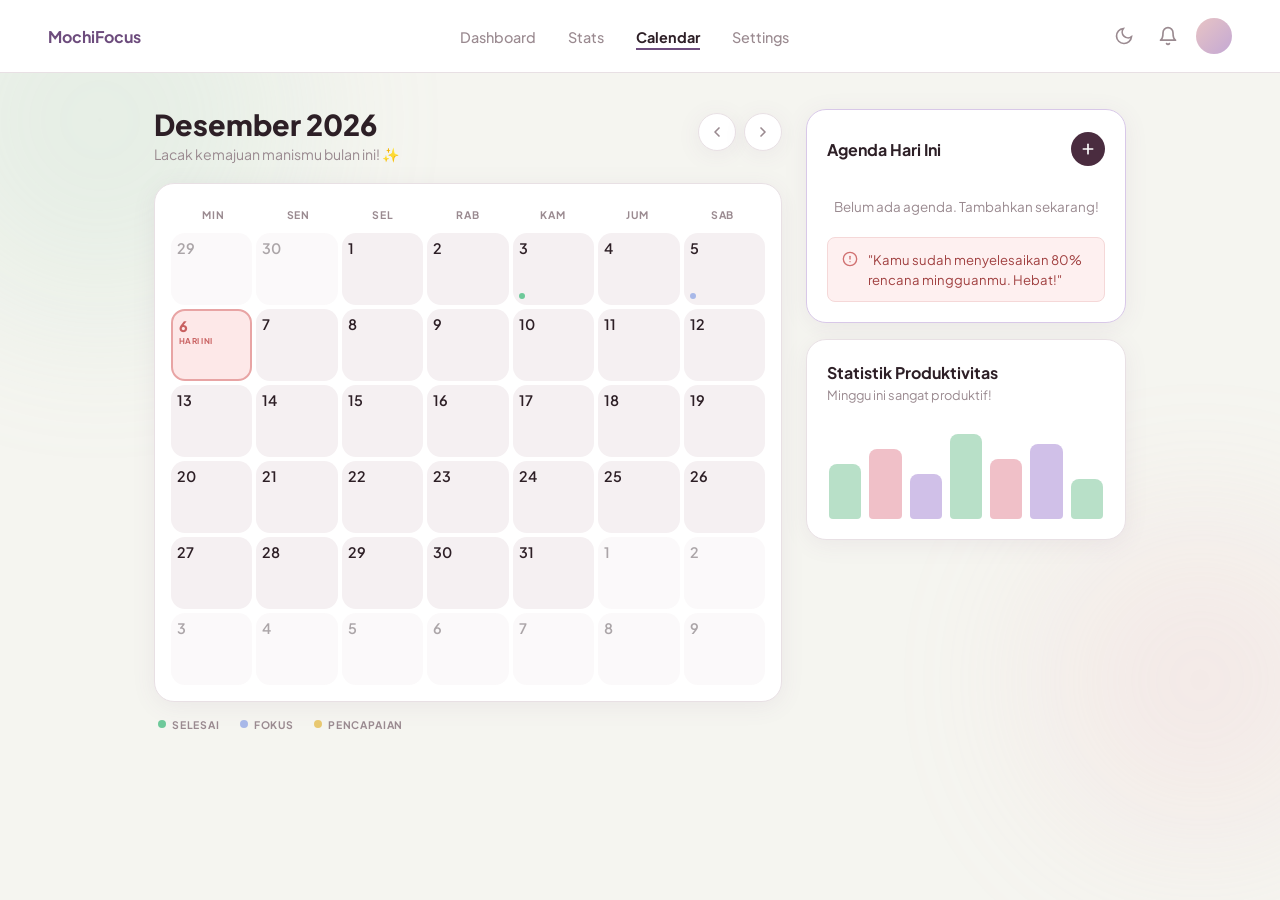
==== calendar.html @ a3278d5c "Add full MochiFocus dashboard: Dashboard, Stats, Calendar, Settings, shared theme system" ====
<!doctype html>
<html lang="id">
  <head>
    <meta charset="UTF-8" />
    <meta name="viewport" content="width=device-width, initial-scale=1.0" />
    <title>Calendar — MochiFocus</title>
    <link rel="preconnect" href="https://fonts.googleapis.com" />
    <link rel="preconnect" href="https://fonts.gstatic.com" crossorigin />
    <link
      href="https://fonts.googleapis.com/css2?family=Plus+Jakarta+Sans:wght@400;500;600;700;800&display=swap"
      rel="stylesheet"
    />
    <link rel="stylesheet" href="css/style.css" />
    <script src="js/theme.js"></script>
  </head>
  <body>
    <!-- NAVBAR -->
    <nav class="navbar" role="navigation" aria-label="Navigasi utama">
      <div class="navbar__brand">MochiFocus</div>
      <ul class="navbar__links" role="list">
        <li><a href="index.html" class="navbar__link">Dashboard</a></li>
        <li><a href="stats.html" class="navbar__link">Stats</a></li>
        <li>
          <a
            href="calendar.html"
            class="navbar__link navbar__link--active"
            aria-current="page"
            >Calendar</a
          >
        </li>
        <li><a href="settings.html" class="navbar__link">Settings</a></li>
      </ul>
      <div class="navbar__actions">
        <button
          class="navbar__icon-btn"
          id="navbar-darkmode-btn"
          aria-pressed="false"
          title="Mode gelap"
          aria-label="Toggle mode gelap"
        >
          <svg
            class="icon-moon"
            width="20"
            height="20"
            viewBox="0 0 24 24"
            fill="none"
            stroke="currentColor"
            stroke-width="2"
            stroke-linecap="round"
            aria-hidden="true"
          >
            <path d="M21 12.79A9 9 0 1 1 11.21 3 7 7 0 0 0 21 12.79z" />
          </svg>
          <svg
            class="icon-sun"
            width="20"
            height="20"
            viewBox="0 0 24 24"
            fill="none"
            stroke="currentColor"
            stroke-width="2"
            stroke-linecap="round"
            aria-hidden="true"
            style="display: none"
          >
            <circle cx="12" cy="12" r="5" />
            <line x1="12" y1="1" x2="12" y2="3" />
            <line x1="12" y1="21" x2="12" y2="23" />
            <line x1="4.22" y1="4.22" x2="5.64" y2="5.64" />
            <line x1="18.36" y1="18.36" x2="19.78" y2="19.78" />
            <line x1="1" y1="12" x2="3" y2="12" />
            <line x1="21" y1="12" x2="23" y2="12" />
            <line x1="4.22" y1="19.78" x2="5.64" y2="18.36" />
            <line x1="18.36" y1="5.64" x2="19.78" y2="4.22" />
          </svg>
        </button>
        <button class="navbar__icon-btn" aria-label="Notifikasi">
          <svg
            width="20"
            height="20"
            viewBox="0 0 24 24"
            fill="none"
            stroke="currentColor"
            stroke-width="2"
            stroke-linecap="round"
            stroke-linejoin="round"
            aria-hidden="true"
          >
            <path d="M18 8A6 6 0 0 0 6 8c0 7-3 9-3 9h18s-3-2-3-9" />
            <path d="M13.73 21a2 2 0 0 1-3.46 0" />
          </svg>
        </button>
        <button class="navbar__avatar" aria-label="Profil pengguna"></button>
      </div>
    </nav>

    <!-- BG BLOBS -->
    <div class="bg-blob bg-blob--green" aria-hidden="true"></div>
    <div class="bg-blob bg-blob--pink" aria-hidden="true"></div>

    <!-- PAGE LAYOUT -->
    <div class="cal-page">
      <!-- ── LEFT COLUMN ── -->
      <div class="cal-left">
        <!-- Month heading + nav -->
        <div class="cal-month-header">
          <div>
            <h1 class="cal-month-header__title" id="cal-month-title">
              Juni 2026
            </h1>
            <p class="cal-month-header__sub">
              Lacak kemajuan manismu bulan ini! ✨
            </p>
          </div>
          <div class="cal-month-header__nav">
            <button
              class="cal-nav-btn"
              id="cal-prev"
              aria-label="Bulan sebelumnya"
            >
              <svg
                width="16"
                height="16"
                viewBox="0 0 24 24"
                fill="none"
                stroke="currentColor"
                stroke-width="2.5"
                stroke-linecap="round"
                stroke-linejoin="round"
                aria-hidden="true"
              >
                <polyline points="15 18 9 12 15 6" />
              </svg>
            </button>
            <button
              class="cal-nav-btn"
              id="cal-next"
              aria-label="Bulan berikutnya"
            >
              <svg
                width="16"
                height="16"
                viewBox="0 0 24 24"
                fill="none"
                stroke="currentColor"
                stroke-width="2.5"
                stroke-linecap="round"
                stroke-linejoin="round"
                aria-hidden="true"
              >
                <polyline points="9 18 15 12 9 6" />
              </svg>
            </button>
          </div>
        </div>

        <!-- Calendar grid -->
        <div class="cal-card" role="grid" aria-label="Kalender">
          <!-- Day-of-week header -->
          <div class="cal-grid__header" role="row">
            <span role="columnheader" aria-label="Minggu">MIN</span>
            <span role="columnheader" aria-label="Senin">SEN</span>
            <span role="columnheader" aria-label="Selasa">SEL</span>
            <span role="columnheader" aria-label="Rabu">RAB</span>
            <span role="columnheader" aria-label="Kamis">KAM</span>
            <span role="columnheader" aria-label="Jumat">JUM</span>
            <span role="columnheader" aria-label="Sabtu">SAB</span>
          </div>
          <!-- Day cells — rendered by JS -->
          <div class="cal-grid__body" id="cal-grid-body" role="rowgroup"></div>
        </div>

        <!-- Legend -->
        <div class="cal-legend" aria-label="Keterangan warna">
          <span class="cal-legend__item">
            <span class="cal-legend__dot cal-legend__dot--done"></span>SELESAI
          </span>
          <span class="cal-legend__item">
            <span class="cal-legend__dot cal-legend__dot--focus"></span>FOKUS
          </span>
          <span class="cal-legend__item">
            <span class="cal-legend__dot cal-legend__dot--achieve"></span
            >PENCAPAIAN
          </span>
        </div>
      </div>

      <!-- ── RIGHT COLUMN ── -->
      <div class="cal-right">
        <!-- Agenda Hari Ini -->
        <section class="card cal-agenda-card" aria-labelledby="agenda-heading">
          <div class="cal-agenda-card__header">
            <h2 id="agenda-heading" class="cal-agenda-card__title">
              Agenda Hari Ini
            </h2>
            <button
              class="cal-add-btn"
              id="agenda-add-btn"
              aria-label="Tambah agenda"
            >
              <svg
                width="16"
                height="16"
                viewBox="0 0 24 24"
                fill="none"
                stroke="currentColor"
                stroke-width="2.5"
                stroke-linecap="round"
                aria-hidden="true"
              >
                <line x1="12" y1="5" x2="12" y2="19" />
                <line x1="5" y1="12" x2="19" y2="12" />
              </svg>
            </button>
          </div>

          <!-- Agenda list — rendered by JS -->
          <ul
            class="cal-agenda-list"
            id="agenda-list"
            aria-label="Daftar agenda hari ini"
          ></ul>

          <!-- Motivational quote -->
          <div class="cal-quote" id="cal-quote" aria-live="polite">
            <svg
              width="16"
              height="16"
              viewBox="0 0 24 24"
              fill="none"
              stroke="currentColor"
              stroke-width="2"
              stroke-linecap="round"
              aria-hidden="true"
            >
              <circle cx="12" cy="12" r="10" />
              <line x1="12" y1="8" x2="12" y2="12" />
              <line x1="12" y1="16" x2="12.01" y2="16" />
            </svg>
            <span id="cal-quote-text"
              >"Kamu sudah menyelesaikan 80% rencana mingguanmu. Hebat!"</span
            >
          </div>
        </section>

        <!-- Statistik Produktivitas -->
        <section
          class="card cal-stats-card"
          aria-labelledby="cal-stats-heading"
        >
          <h2 id="cal-stats-heading" class="cal-stats-card__title">
            Statistik Produktivitas
          </h2>
          <p class="cal-stats-card__sub" id="cal-stats-sub">
            Minggu ini sangat produktif!
          </p>
          <div
            class="cal-bar-chart"
            aria-label="Grafik produktivitas mingguan"
            role="img"
          >
            <div class="cal-bar-chart__bars" id="cal-stats-bars"></div>
          </div>
        </section>
      </div>
    </div>

    <!-- Add Agenda Modal -->
    <div
      class="modal-overlay"
      id="agenda-modal-overlay"
      aria-hidden="true"
      role="dialog"
      aria-modal="true"
      aria-labelledby="modal-title"
    >
      <div class="modal">
        <div class="modal__header">
          <h3 id="modal-title" class="modal__title">Tambah Agenda</h3>
          <button
            class="modal__close"
            id="modal-close"
            aria-label="Tutup modal"
          >
            <svg
              width="18"
              height="18"
              viewBox="0 0 24 24"
              fill="none"
              stroke="currentColor"
              stroke-width="2.5"
              stroke-linecap="round"
              aria-hidden="true"
            >
              <line x1="18" y1="6" x2="6" y2="18" />
              <line x1="6" y1="6" x2="18" y2="18" />
            </svg>
          </button>
        </div>
        <form class="modal__form" id="agenda-form">
          <div class="modal__field">
            <label class="modal__label" for="agenda-title-input"
              >Judul Agenda</label
            >
            <input
              class="input"
              type="text"
              id="agenda-title-input"
              placeholder="Contoh: Deep Work: Desain UI"
              autocomplete="off"
              required
            />
          </div>
          <div class="modal__field-row">
            <div class="modal__field">
              <label class="modal__label" for="agenda-start-input">Mulai</label>
              <input
                class="input"
                type="time"
                id="agenda-start-input"
                value="09:00"
                required
              />
            </div>
            <div class="modal__field">
              <label class="modal__label" for="agenda-end-input">Selesai</label>
              <input
                class="input"
                type="time"
                id="agenda-end-input"
                value="10:00"
                required
              />
            </div>
          </div>
          <div class="modal__field">
            <label class="modal__label">Kategori</label>
            <div
              class="modal__cats"
              id="modal-cats"
              role="radiogroup"
              aria-label="Pilih kategori"
            >
              <button
                type="button"
                class="modal__cat modal__cat--green modal__cat--active"
                data-cat="fokus"
                aria-pressed="true"
              >
                Fokus
              </button>
              <button
                type="button"
                class="modal__cat modal__cat--purple"
                data-cat="meeting"
                aria-pressed="false"
              >
                Meeting
              </button>
              <button
                type="button"
                class="modal__cat modal__cat--pink"
                data-cat="lainnya"
                aria-pressed="false"
              >
                Lainnya
              </button>
            </div>
          </div>
          <button class="btn btn--add-todo modal__submit" type="submit">
            Simpan Agenda
          </button>
        </form>
      </div>
    </div>

    <!-- Floating add button (mobile) -->
    <button class="cal-fab" id="cal-fab" aria-label="Tambah agenda baru">
      <svg
        width="22"
        height="22"
        viewBox="0 0 24 24"
        fill="none"
        stroke="currentColor"
        stroke-width="2.5"
        stroke-linecap="round"
        aria-hidden="true"
      >
        <line x1="12" y1="5" x2="12" y2="19" />
        <line x1="5" y1="12" x2="19" y2="12" />
      </svg>
    </button>

    <script src="js/calendar.js"></script>
  </body>
</html>
---- css/style.css ----
/* ============================================================
   CSS VARIABLES — MochiFocus
   ============================================================ */
:root {
  /* Palette */
  --color-bg: #f5f5f0;
  --color-surface: #ffffff;
  --color-primary: #6d4c7d; /* deep mauve – brand, navbar */
  --color-primary-hover: #5a3d68;
  --color-green: #2d6a4f; /* todo card accent */
  --color-green-btn: #2d6a4f;
  --color-green-btn-hover: #245940;
  --color-pink: #e8a4a4; /* timer card accent */
  --color-pink-btn: #e8a4a4;
  --color-pink-btn-hover: #d98f8f;
  --color-mauve-dark: #4a2c3f; /* add-link button */
  --color-mauve-dark-hover: #3a1f30;
  --color-text: #2d1f26;
  --color-text-muted: #9a8a90;
  --color-border: #e8e0e4;
  --color-input-bg: #f5f0f2;
  --color-todo-done: #b0a0a8;
  --color-badge-bg: #e8f5ee;
  --color-badge-text: #2d6a4f;

  /* Timer ring */
  --timer-track: #e8e0f0;
  --timer-progress: #6d4c7d;
  --timer-circumference: 552.92px; /* 2 * π * 88 */

  /* Shadows */
  --shadow-card: 0 4px 24px rgba(109, 76, 125, 0.08);
  --shadow-card-hover: 0 8px 32px rgba(109, 76, 125, 0.14);

  /* Layout */
  --radius-card: 20px;
  --radius-btn: 50px;
  --radius-input: 12px;
  --radius-sm: 8px;

  /* Typography */
  --font: "Plus Jakarta Sans", "Segoe UI", system-ui, sans-serif;

  --transition: 0.2s ease;
  --transition-slow: 0.4s ease;
}

/* ============================================================
   RESET & BASE
   ============================================================ */
*,
*::before,
*::after {
  box-sizing: border-box;
  margin: 0;
  padding: 0;
}

body {
  font-family: var(--font);
  background-color: var(--color-bg);
  color: var(--color-text);
  min-height: 100vh;
  padding-bottom: 60px;
  position: relative;
  overflow-x: hidden;
}

ul {
  list-style: none;
}

button {
  cursor: pointer;
  font-family: inherit;
  border: none;
  outline: none;
}

input,
label {
  font-family: inherit;
  outline: none;
}

a {
  text-decoration: none;
}

/* ============================================================
   BACKGROUND BLOBS
   ============================================================ */
.bg-blob {
  position: fixed;
  border-radius: 50%;
  filter: blur(80px);
  opacity: 0.18;
  pointer-events: none;
  z-index: 0;
}

.bg-blob--green {
  width: 400px;
  height: 400px;
  background: #a8d5ba;
  top: -80px;
  left: -100px;
}

.bg-blob--pink {
  width: 320px;
  height: 320px;
  background: #f0b8c0;
  bottom: 60px;
  right: -80px;
}

/* ============================================================
   NAVBAR
   ============================================================ */
.navbar {
  position: relative;
  z-index: 10;
  display: flex;
  align-items: center;
  gap: 40px;
  padding: 18px 48px;
  background: var(--color-surface);
  border-bottom: 1px solid var(--color-border);
}

.navbar__brand {
  font-size: 1rem;
  font-weight: 700;
  color: var(--color-primary);
  white-space: nowrap;
  margin-right: auto;
}

.navbar__links {
  display: flex;
  gap: 32px;
  align-items: center;
}

.navbar__link {
  font-size: 0.9rem;
  font-weight: 500;
  color: var(--color-text-muted);
  transition: color var(--transition);
  padding-bottom: 2px;
}

.navbar__link:hover {
  color: var(--color-text);
}

.navbar__link--active {
  color: var(--color-text);
  font-weight: 700;
  border-bottom: 2px solid var(--color-primary);
}

.navbar__actions {
  display: flex;
  align-items: center;
  gap: 12px;
  margin-left: auto;
}

.navbar__icon-btn {
  background: transparent;
  color: var(--color-text-muted);
  padding: 6px;
  border-radius: 50%;
  display: flex;
  align-items: center;
  justify-content: center;
  transition:
    background var(--transition),
    color var(--transition);
}

.navbar__icon-btn:hover {
  background: var(--color-bg);
  color: var(--color-text);
}

.navbar__avatar {
  width: 36px;
  height: 36px;
  border-radius: 50%;
  background: linear-gradient(135deg, #e8c4c4, #c4a8d4);
  border: none;
  cursor: pointer;
}

/* ============================================================
   PAGE WRAPPER
   ============================================================ */
.header,
.main,
.card--links {
  position: relative;
  z-index: 1;
  max-width: 1020px;
  margin-left: auto;
  margin-right: auto;
}

/* ============================================================
   HEADER
   ============================================================ */
.header {
  padding-top: 40px;
  padding-bottom: 32px;
  text-align: center;
}

.header__greeting {
  font-size: 2.6rem;
  font-weight: 800;
  color: var(--color-primary);
  margin-bottom: 8px;
  letter-spacing: -0.01em;
}

.header__datetime {
  font-size: 0.9rem;
  color: var(--color-text-muted);
  display: flex;
  align-items: center;
  justify-content: center;
  gap: 8px;
}

.header__sep {
  opacity: 0.5;
}

/* Decorative sparkle / heart near heading */
.header__deco {
  position: absolute;
  font-size: 1.4rem;
  opacity: 0.5;
  pointer-events: none;
  user-select: none;
}

.header__deco--tl {
  top: 36px;
  left: 60px;
  color: var(--color-pink);
  animation: float 4s ease-in-out infinite;
}

.header__deco--tr {
  top: 52px;
  right: 80px;
  color: var(--color-pink);
  animation: float 4s ease-in-out infinite 1.5s;
}

/* ============================================================
   MAIN GRID
   ============================================================ */
.main {
  display: grid;
  grid-template-columns: 1fr 1.4fr;
  gap: 24px;
  margin-bottom: 24px;
}

/* ============================================================
   CARD
   ============================================================ */
.card {
  background: var(--color-surface);
  border-radius: var(--radius-card);
  box-shadow: var(--shadow-card);
  padding: 28px 28px 32px;
  border: 1.5px solid transparent;
  transition: box-shadow var(--transition-slow);
}

.card--timer {
  border-color: var(--color-pink);
  display: flex;
  flex-direction: column;
  align-items: center;
}

.card--todo {
  border-color: #b8d8c8;
}

.card--links {
  border-color: #f0c8c8;
  margin-bottom: 0;
  padding-bottom: 36px;
}

.card__label {
  font-size: 0.7rem;
  font-weight: 700;
  letter-spacing: 0.1em;
  color: var(--color-text-muted);
  margin-bottom: 20px;
  width: 100%;
}

.card__header-row {
  display: flex;
  align-items: center;
  justify-content: space-between;
  margin-bottom: 16px;
}

.card__header-row .card__label {
  margin-bottom: 0;
}

/* ============================================================
   FOCUS TIMER
   ============================================================ */
.timer__ring-wrapper {
  position: relative;
  width: 220px;
  height: 220px;
  margin: 8px 0 28px;
  flex-shrink: 0;
}

.timer__svg {
  width: 100%;
  height: 100%;
  /* rotate so arc starts from 12-o'clock */
  transform: rotate(-90deg);
  overflow: visible;
}

.timer__track {
  fill: none;
  stroke: var(--timer-track);
  stroke-width: 12;
}

.timer__progress {
  fill: none;
  stroke: var(--timer-progress);
  stroke-width: 12;
  stroke-linecap: round;
  /* dasharray/dashoffset set by JS */
  transition:
    stroke-dashoffset 1s linear,
    stroke var(--transition-slow);
}

/* Running state: glowing pulse on the ring */
.timer__progress--running {
  stroke: var(--color-primary);
  animation: ringPulse 2s ease-in-out infinite;
}

.timer__center {
  position: absolute;
  inset: 0;
  display: flex;
  flex-direction: column;
  align-items: center;
  justify-content: center;
  gap: 2px;
}

.timer__display {
  font-size: 2.8rem;
  font-weight: 800;
  letter-spacing: 0.02em;
  color: var(--color-text);
  font-variant-numeric: tabular-nums;
  line-height: 1;
}

.timer__label-text {
  font-size: 0.65rem;
  font-weight: 600;
  letter-spacing: 0.12em;
  color: var(--color-text-muted);
  text-transform: uppercase;
}

/*
  Orbiting dot: positioned at the center of the wrapper,
  then pushed out to ring radius via translateX inside rotate.
  Ring r=95 in the 220px wrapper (viewBox 0 0 220 220).
*/
.timer__pulse-group {
  transform-origin: 110px 110px;
  transform: rotate(var(--timer-rotation, 0deg));
  transition: transform 1s linear;
}

.timer__pulse {
  fill: var(--color-surface);
  stroke: var(--color-primary);
  stroke-width: 2.5px;
  transform-origin: 110px 15px;
  opacity: 0;
  pointer-events: none;
  transition: opacity 0.3s ease;
}

.timer__pulse--active {
  opacity: 1;
  animation: dotPulse 2s ease-in-out infinite;
}

.timer__controls {
  display: flex;
  gap: 10px;
  flex-wrap: wrap;
  justify-content: center;
}

/* Minutes duration field */
.timer__mins-row {
  display: flex;
  flex-direction: column;
  align-items: center;
  gap: 6px;
  margin-bottom: 18px;
  width: 100%;
}

.timer__mins-label {
  font-size: 0.65rem;
  font-weight: 700;
  letter-spacing: 0.1em;
  color: var(--color-text-muted);
  text-transform: uppercase;
}

.timer__mins-field {
  display: flex;
  align-items: center;
  gap: 8px;
  background: var(--color-input-bg);
  border: 1.5px solid var(--color-border);
  border-radius: 50px;
  padding: 6px 16px;
  transition: border-color var(--transition);
}

.timer__mins-field:focus-within {
  border-color: var(--color-primary);
  background: #fff;
}

.timer__mins-input {
  width: 44px;
  border: none;
  background: transparent;
  font-family: var(--font);
  font-size: 0.95rem;
  font-weight: 700;
  color: var(--color-text);
  text-align: center;
  outline: none;
  /* hide spinner arrows */
  -moz-appearance: textfield;
  appearance: textfield;
}

.timer__mins-input::-webkit-outer-spin-button,
.timer__mins-input::-webkit-inner-spin-button {
  -webkit-appearance: none;
  margin: 0;
}

.timer__mins-unit {
  font-size: 0.8rem;
  font-weight: 500;
  color: var(--color-text-muted);
}

.timer__mins-field--disabled {
  opacity: 0.5;
  cursor: not-allowed;
  pointer-events: none;
}

/* ============================================================
   BUTTONS
   ============================================================ */
.btn {
  display: inline-flex;
  align-items: center;
  justify-content: center;
  gap: 6px;
  padding: 10px 20px;
  border-radius: var(--radius-btn);
  font-size: 0.875rem;
  font-weight: 600;
  transition:
    background-color var(--transition),
    opacity var(--transition),
    transform var(--transition);
}

.btn:active:not(:disabled) {
  transform: scale(0.96);
}

.btn:disabled {
  opacity: 0.4;
  cursor: not-allowed;
}

/* Start — pink pastel */
.btn--start {
  background: var(--color-pink-btn);
  color: #fff;
}
.btn--start:hover:not(:disabled) {
  background: var(--color-pink-btn-hover);
}

/* Pause — light gray */
.btn--pause {
  background: #e8e0e8;
  color: var(--color-text-muted);
}
.btn--pause:hover:not(:disabled) {
  background: #d8d0d8;
}

/* Reset — light gray outline-style */
.btn--reset {
  background: #f0ece8;
  color: var(--color-text-muted);
}
.btn--reset:hover:not(:disabled) {
  background: #e4deda;
}

/* Add Todo — dark green pill */
.btn--add-todo {
  background: var(--color-green-btn);
  color: #fff;
  border-radius: var(--radius-btn);
  padding: 10px 22px;
  white-space: nowrap;
}
.btn--add-todo:hover {
  background: var(--color-green-btn-hover);
}

/* Add Link — dark mauve */
.btn--add-link {
  background: var(--color-mauve-dark);
  color: #fff;
  border-radius: var(--radius-btn);
  padding: 10px 22px;
  white-space: nowrap;
  align-self: flex-end;
}
.btn--add-link:hover {
  background: var(--color-mauve-dark-hover);
}

/* Icon/danger within list rows */
.btn--icon {
  background: transparent;
  color: var(--color-text-muted);
  padding: 4px 8px;
  font-size: 0.85rem;
  border-radius: var(--radius-sm);
}
.btn--icon:hover {
  color: var(--color-green);
  background: #e8f5ee;
}

.btn--danger {
  background: transparent;
  color: var(--color-text-muted);
  padding: 4px 8px;
  font-size: 0.8rem;
  border-radius: var(--radius-sm);
}
.btn--danger:hover {
  background: #fef2f2;
  color: #e05555;
}

/* ============================================================
   INPUT
   ============================================================ */
.input {
  width: 100%;
  padding: 11px 16px;
  border: 1.5px solid transparent;
  border-radius: var(--radius-input);
  font-size: 0.9rem;
  color: var(--color-text);
  background-color: var(--color-input-bg);
  transition:
    border-color var(--transition),
    background-color var(--transition);
}

.input:focus {
  border-color: var(--color-primary);
  background-color: #fff;
}

.input::placeholder {
  color: var(--color-text-muted);
}

/* ============================================================
   TODO BADGE
   ============================================================ */
.todo__count-badge {
  font-size: 0.65rem;
  font-weight: 700;
  width: max-content;
  letter-spacing: 0.08em;
  background: var(--color-badge-bg);
  color: var(--color-badge-text);
  padding: 4px 10px;
  border-radius: 50px;
}

/* ============================================================
   TODO FORM
   ============================================================ */
.todo__form {
  display: flex;
  gap: 8px;
  margin-bottom: 16px;
}

.todo__form .input {
  flex: 1;
}

/* ============================================================
   TODO LIST
   ============================================================ */
.todo__list {
  display: flex;
  flex-direction: column;
  gap: 8px;
  max-height: 300px;
  overflow-y: auto;
  padding-right: 4px;
}

.todo__item {
  display: flex;
  align-items: center;
  gap: 10px;
  padding: 10px 14px;
  border: 1.5px solid var(--color-border);
  border-radius: var(--radius-sm);
  background: var(--color-surface);
  transition:
    box-shadow var(--transition),
    border-color var(--transition);
  animation: slideIn 0.2s ease;
}

.todo__item:hover {
  border-color: #b8d8c8;
  box-shadow: 0 2px 10px rgba(45, 106, 79, 0.08);
}

.todo__checkbox {
  width: 17px;
  height: 17px;
  accent-color: var(--color-green);
  cursor: pointer;
  flex-shrink: 0;
}

.todo__text {
  flex: 1;
  font-size: 0.88rem;
  word-break: break-word;
  color: var(--color-text);
}

.todo__text--done {
  text-decoration: line-through;
  color: var(--color-todo-done);
}

.todo__edit-input {
  flex: 1;
  padding: 4px 10px;
  border: 1.5px solid var(--color-green);
  border-radius: var(--radius-sm);
  font-size: 0.88rem;
  font-family: inherit;
  background: #fff;
  outline: none;
}

.todo__actions {
  display: flex;
  gap: 2px;
  flex-shrink: 0;
}

/* Empty state — robot image placeholder */
.todo__empty {
  display: flex;
  flex-direction: column;
  align-items: center;
  justify-content: center;
  padding: 32px 16px;
  gap: 14px;
  color: var(--color-text-muted);
  font-size: 0.85rem;
  text-align: center;
}

.todo__empty-icon {
  width: 80px;
  height: 80px;
  border-radius: 50%;
  background: linear-gradient(135deg, #d0ece0, #b8d8cc);
  display: flex;
  align-items: center;
  justify-content: center;
  font-size: 2.2rem;
}

/* ============================================================
   QUICK LINKS — form
   ============================================================ */
.links__form {
  display: flex;
  align-items: flex-end;
  gap: 12px;
  margin-bottom: 24px;
  flex-wrap: wrap;
}

.links__field-group {
  display: flex;
  flex-direction: column;
  gap: 6px;
  flex: 1;
  min-width: 140px;
}

.links__field-label {
  font-size: 0.65rem;
  font-weight: 700;
  letter-spacing: 0.1em;
  color: var(--color-text-muted);
}

/* ============================================================
   QUICK LINKS — grid
   ============================================================ */
.links__grid {
  display: grid;
  grid-template-columns: repeat(auto-fill, minmax(140px, 1fr));
  gap: 12px;
}

.link__wrapper {
  position: relative;
}

.link__card {
  display: flex;
  flex-direction: column;
  align-items: center;
  justify-content: center;
  gap: 8px;
  padding: 18px 12px;
  border: 1.5px solid var(--color-border);
  border-radius: var(--radius-card);
  background: var(--color-input-bg);
  text-decoration: none;
  color: var(--color-text);
  transition:
    box-shadow var(--transition),
    border-color var(--transition),
    transform var(--transition);
  min-height: 88px;
  text-align: center;
}

.link__card:hover {
  box-shadow: var(--shadow-card-hover);
  border-color: var(--color-pink);
  transform: translateY(-2px);
}

.link__favicon {
  width: 26px;
  height: 26px;
  border-radius: 6px;
}

.link__title {
  font-size: 0.82rem;
  font-weight: 600;
  word-break: break-word;
  line-height: 1.3;
}

.link__delete {
  position: absolute;
  top: 6px;
  right: 6px;
  background: transparent;
  border: none;
  color: var(--color-text-muted);
  font-size: 0.7rem;
  cursor: pointer;
  padding: 3px 6px;
  border-radius: 50%;
  opacity: 0;
  transition:
    opacity var(--transition),
    background var(--transition),
    color var(--transition);
  line-height: 1;
}

.link__wrapper:hover .link__delete {
  opacity: 1;
}

.link__delete:hover {
  color: #e05555;
  background: #fef2f2;
}

/* Empty links state */
.links__empty {
  grid-column: 1 / -1;
  display: flex;
  flex-direction: column;
  align-items: center;
  gap: 10px;
  padding: 36px 16px 16px;
  color: var(--color-text-muted);
  font-size: 0.85rem;
  text-align: center;
}

.links__empty-icon {
  font-size: 2rem;
  opacity: 0.4;
}

/* ============================================================
   SCROLLBAR
   ============================================================ */
.todo__list::-webkit-scrollbar {
  width: 4px;
}
.todo__list::-webkit-scrollbar-track {
  background: transparent;
}
.todo__list::-webkit-scrollbar-thumb {
  background: var(--color-border);
  border-radius: 2px;
}

/* ============================================================
   ANIMATIONS
   ============================================================ */

/* Floating deco elements */
@keyframes float {
  0%,
  100% {
    transform: translateY(0);
  }
  50% {
    transform: translateY(-6px);
  }
}

/* SVG ring pulse when running */
@keyframes ringPulse {
  0%,
  100% {
    filter: drop-shadow(0 0 4px rgba(109, 76, 125, 0.3));
  }
  50% {
    filter: drop-shadow(0 0 12px rgba(109, 76, 125, 0.65));
  }
}

/* Denyut dan pendaran titik indikator timer saat aktif */
@keyframes dotPulse {
  0%,
  100% {
    transform: scale(1);
    filter: drop-shadow(0 0 4px rgba(109, 76, 125, 0.5));
  }
  50% {
    transform: scale(1.25);
    filter: drop-shadow(0 0 10px rgba(109, 76, 125, 0.9));
  }
}

/* Timer number tick bounce — removed (no digit animation) */

/* Todo item slide in */
@keyframes slideIn {
  from {
    opacity: 0;
    transform: translateY(-6px);
  }
  to {
    opacity: 1;
    transform: translateY(0);
  }
}

/* ============================================================
   RESPONSIVE
   ============================================================ */
@media (max-width: 720px) {
  .navbar {
    padding: 14px 20px;
    gap: 20px;
  }

  .navbar__links {
    gap: 16px;
  }

  .header,
  .main,
  .card--links {
    padding-left: 16px;
    padding-right: 16px;
  }

  .header__greeting {
    font-size: 1.8rem;
  }

  .main {
    grid-template-columns: 1fr;
  }

  .timer__ring-wrapper {
    width: 180px;
    height: 180px;
  }

  .timer__display {
    font-size: 2.2rem;
  }

  .links__form {
    flex-direction: column;
  }

  .btn--add-link {
    width: 100%;
  }
}

@media (max-width: 480px) {
  .navbar__links {
    display: none;
  }

  .header__deco {
    display: none;
  }
}

/* ============================================================
   STATS PAGE
   ============================================================ */

/* Page wrapper */
.stats-page {
  position: relative;
  z-index: 1;
  max-width: 1020px;
  margin: 0 auto;
  padding: 40px 24px 60px;
}

/* Heading */
.stats-page__heading {
  margin-bottom: 28px;
}

.stats-page__title {
  font-size: 1.7rem;
  font-weight: 800;
  color: var(--color-text);
  margin-bottom: 6px;
}

.stats-page__subtitle {
  font-size: 0.9rem;
  color: var(--color-text-muted);
}

/* Row 1: chart + summary side-by-side */
.stats-row {
  display: grid;
  grid-template-columns: 1fr 340px;
  gap: 20px;
  margin-bottom: 20px;
  align-items: start;
}

/* ── Weekly Chart Card ── */
.stats-chart-card {
  border-color: #d8c8e8;
  padding: 28px 28px 24px;
}

.stats-chart-card__header {
  display: flex;
  align-items: center;
  justify-content: space-between;
  margin-bottom: 28px;
}

.stats-chart-card__title {
  font-size: 1.1rem;
  font-weight: 700;
  color: var(--color-text);
}

.stats-chip {
  font-size: 0.65rem;
  font-weight: 700;
  letter-spacing: 0.08em;
  background: #ede8f5;
  color: var(--color-primary);
  padding: 5px 12px;
  border-radius: 50px;
}

/* Bar chart */
.bar-chart {
  display: flex;
  flex-direction: column;
  gap: 12px;
}

.bar-chart__bars {
  display: flex;
  align-items: flex-end;
  gap: 10px;
  height: 160px;
  padding: 0 4px;
}

.bar-chart__bar-wrap {
  flex: 1;
  display: flex;
  flex-direction: column;
  align-items: center;
  justify-content: flex-end;
  height: 100%;
}

.bar-chart__bar {
  width: 100%;
  max-width: 40px;
  border-radius: 8px 8px 4px 4px;
  background: #e8daf0;
  transition: height 0.6s cubic-bezier(0.34, 1.56, 0.64, 1);
  min-height: 6px;
}

.bar-chart__bar--today {
  background: linear-gradient(180deg, #9b72b8, #6d4c7d);
}

.bar-chart__bar--has-data {
  background: linear-gradient(180deg, #c4a8d8, #a888c0);
}

.bar-chart__labels {
  display: flex;
  gap: 10px;
  padding: 0 4px;
}

.bar-chart__labels span {
  flex: 1;
  text-align: center;
  font-size: 0.7rem;
  font-weight: 600;
  letter-spacing: 0.06em;
  color: var(--color-text-muted);
}

/* ── Stat Summary Cards (right column) ── */
.stats-summary-col {
  display: flex;
  flex-direction: column;
  gap: 14px;
}

.stat-card {
  background: var(--color-surface);
  border-radius: var(--radius-card);
  box-shadow: var(--shadow-card);
  padding: 18px 20px;
  display: flex;
  align-items: center;
  gap: 16px;
  border: 1.5px solid transparent;
  transition: box-shadow var(--transition);
}

.stat-card:hover {
  box-shadow: var(--shadow-card-hover);
}

.stat-card--pink {
  border-color: #f0c8c8;
}
.stat-card--green {
  border-color: #b8e0c8;
}
.stat-card--purple {
  border-color: #d0c0e8;
}

.stat-card__icon {
  width: 52px;
  height: 52px;
  border-radius: 50%;
  display: flex;
  align-items: center;
  justify-content: center;
  flex-shrink: 0;
}

.stat-card__icon--pink {
  background: #fce8e8;
  color: #c86060;
}
.stat-card__icon--green {
  background: #d8f0e4;
  color: #2d8a5f;
}
.stat-card__icon--purple {
  background: #e8daf5;
  color: #6d4c7d;
}

.stat-card__body {
  display: flex;
  flex-direction: column;
  gap: 3px;
}

.stat-card__label {
  font-size: 0.65rem;
  font-weight: 700;
  letter-spacing: 0.1em;
  color: var(--color-text-muted);
}

.stat-card__value {
  font-size: 1.5rem;
  font-weight: 800;
  color: var(--color-text);
  line-height: 1.1;
}

/* ── Achievements Card ── */
.stats-achievements-card {
  border-color: #f0e4c8;
  padding: 28px 28px 32px;
  position: relative;
  overflow: hidden;
}

.stats-achievements-card__title {
  font-size: 1.1rem;
  font-weight: 700;
  color: var(--color-text);
  margin-bottom: 24px;
}

.stats-achievements-card__deco {
  position: absolute;
  bottom: -10px;
  right: 16px;
  pointer-events: none;
  user-select: none;
  color: var(--color-primary);
}

.achievements-grid {
  display: grid;
  grid-template-columns: repeat(4, 1fr);
  gap: 16px;
}

.achievement-item {
  display: flex;
  flex-direction: column;
  align-items: center;
  gap: 12px;
  padding: 20px 12px 18px;
  border: 1.5px solid var(--color-border);
  border-radius: var(--radius-card);
  background: var(--color-surface);
  text-align: center;
  transition:
    box-shadow var(--transition),
    transform var(--transition);
  cursor: default;
}

.achievement-item--unlocked:hover {
  box-shadow: var(--shadow-card-hover);
  transform: translateY(-2px);
}

.achievement-item--locked {
  opacity: 0.55;
}

.achievement-item__icon {
  width: 52px;
  height: 52px;
  border-radius: 50%;
  display: flex;
  align-items: center;
  justify-content: center;
}

.achievement-item__icon--pink {
  background: #fce8e8;
  color: #c86060;
}
.achievement-item__icon--green {
  background: #d8f5e4;
  color: #2d7a50;
}
.achievement-item__icon--purple {
  background: #ece4f5;
  color: #6d4c7d;
}
.achievement-item__icon--locked {
  background: #f0ece8;
  color: #b0a8b0;
}

.achievement-item__label {
  font-size: 0.8rem;
  font-weight: 600;
  color: var(--color-text);
  line-height: 1.3;
}

.achievement-item--locked .achievement-item__label {
  color: var(--color-text-muted);
}

/* ── Stats Responsive ── */
@media (max-width: 820px) {
  .stats-row {
    grid-template-columns: 1fr;
  }

  .stats-summary-col {
    flex-direction: row;
    flex-wrap: wrap;
  }

  .stat-card {
    flex: 1;
    min-width: 180px;
  }
}

@media (max-width: 600px) {
  .achievements-grid {
    grid-template-columns: repeat(2, 1fr);
  }

  .stats-page {
    padding: 24px 16px 48px;
  }

  .stats-page__title {
    font-size: 1.3rem;
  }

  .stats-summary-col {
    flex-direction: column;
  }
}

/* ============================================================
   CALENDAR PAGE
   ============================================================ */

/* Page outer wrapper */
.cal-page {
  position: relative;
  z-index: 1;
  max-width: 1020px;
  margin: 0 auto;
  padding: 36px 24px 60px;
  display: grid;
  grid-template-columns: 1fr 320px;
  gap: 24px;
  align-items: start;
}

/* ── Month header ── */
.cal-month-header {
  display: flex;
  align-items: flex-start;
  justify-content: space-between;
  margin-bottom: 20px;
}

.cal-month-header__title {
  font-size: 1.8rem;
  font-weight: 800;
  color: var(--color-text);
  line-height: 1.1;
  margin-bottom: 4px;
}

.cal-month-header__sub {
  font-size: 0.88rem;
  color: var(--color-text-muted);
}

.cal-month-header__nav {
  display: flex;
  gap: 8px;
  align-items: center;
  padding-top: 4px;
}

.cal-nav-btn {
  width: 38px;
  height: 38px;
  border-radius: 50%;
  background: var(--color-surface);
  border: 1.5px solid var(--color-border);
  display: flex;
  align-items: center;
  justify-content: center;
  color: var(--color-text-muted);
  cursor: pointer;
  transition:
    background var(--transition),
    border-color var(--transition),
    color var(--transition);
  box-shadow: var(--shadow-card);
}

.cal-nav-btn:hover {
  background: var(--color-primary);
  border-color: var(--color-primary);
  color: #fff;
}

/* ── Calendar card ── */
.cal-card {
  background: var(--color-surface);
  border-radius: var(--radius-card);
  box-shadow: var(--shadow-card);
  border: 1.5px solid var(--color-border);
  padding: 20px 16px 16px;
  margin-bottom: 16px;
}

/* Day-of-week header */
.cal-grid__header {
  display: grid;
  grid-template-columns: repeat(7, 1fr);
  margin-bottom: 8px;
}

.cal-grid__header span {
  text-align: center;
  font-size: 0.65rem;
  font-weight: 700;
  letter-spacing: 0.08em;
  color: var(--color-text-muted);
  padding: 4px 0;
}

/* Day cells grid */
.cal-grid__body {
  display: grid;
  grid-template-columns: repeat(7, 1fr);
  gap: 4px;
}

.cal-cell {
  position: relative;
  min-height: 72px;
  border-radius: 14px;
  padding: 8px 6px 6px;
  background: var(--color-input-bg);
  cursor: pointer;
  display: flex;
  flex-direction: column;
  align-items: flex-start;
  transition:
    background var(--transition),
    box-shadow var(--transition);
  user-select: none;
}

.cal-cell:hover {
  background: #ede8f5;
}

.cal-cell--other-month {
  opacity: 0.4;
}

.cal-cell--selected {
  background: #f0e4f8;
  border: 1.5px solid var(--color-primary);
}

/* Today ring */
.cal-cell--today {
  background: #fde8e8;
  border: 2px solid #e8a4a4;
}

.cal-cell--today .cal-cell__num {
  color: #c86060;
  font-weight: 800;
}

.cal-cell__num {
  font-size: 0.9rem;
  font-weight: 600;
  color: var(--color-text);
  line-height: 1;
  margin-bottom: 2px;
}

.cal-cell__today-tag {
  display: block;
  font-size: 0.5rem;
  font-weight: 700;
  letter-spacing: 0.06em;
  color: #c86060;
  margin-top: 1px;
}

/* Dots */
.cal-cell__dots {
  display: flex;
  gap: 3px;
  margin-top: auto;
  padding-top: 4px;
}

.cal-cell__dot {
  width: 6px;
  height: 6px;
  border-radius: 50%;
  display: inline-block;
}

.cal-cell__dot--done {
  background: #6ec99a;
}
.cal-cell__dot--focus {
  background: #a8b8e8;
}
.cal-cell__dot--achieve {
  background: #e8c870;
}

/* ── Legend ── */
.cal-legend {
  display: flex;
  gap: 20px;
  align-items: center;
  padding: 0 4px;
}

.cal-legend__item {
  display: flex;
  align-items: center;
  gap: 6px;
  font-size: 0.65rem;
  font-weight: 700;
  letter-spacing: 0.08em;
  color: var(--color-text-muted);
}

.cal-legend__dot {
  width: 8px;
  height: 8px;
  border-radius: 50%;
  display: inline-block;
  flex-shrink: 0;
}

.cal-legend__dot--done {
  background: #6ec99a;
}
.cal-legend__dot--focus {
  background: #a8b8e8;
}
.cal-legend__dot--achieve {
  background: #e8c870;
}

/* ── RIGHT COLUMN ── */
.cal-right {
  display: flex;
  flex-direction: column;
  gap: 16px;
}

/* ── Agenda card ── */
.cal-agenda-card {
  border-color: #d8c8e8;
  padding: 22px 20px 20px;
}

.cal-agenda-card__header {
  display: flex;
  align-items: center;
  justify-content: space-between;
  margin-bottom: 16px;
}

.cal-agenda-card__title {
  font-size: 1rem;
  font-weight: 700;
  color: var(--color-text);
}

.cal-add-btn {
  width: 34px;
  height: 34px;
  border-radius: 50%;
  background: var(--color-mauve-dark);
  color: #fff;
  border: none;
  display: flex;
  align-items: center;
  justify-content: center;
  cursor: pointer;
  transition:
    background var(--transition),
    transform var(--transition);
  flex-shrink: 0;
}

.cal-add-btn:hover {
  background: var(--color-mauve-dark-hover);
  transform: scale(1.08);
}

/* Agenda list */
.cal-agenda-list {
  list-style: none;
  display: flex;
  flex-direction: column;
  gap: 10px;
  margin-bottom: 14px;
}

.cal-agenda-item {
  display: flex;
  align-items: center;
  gap: 12px;
  padding: 12px 14px;
  background: var(--color-input-bg);
  border-radius: var(--radius-sm);
  border: 1.5px solid var(--color-border);
  transition: box-shadow var(--transition);
  animation: slideIn 0.2s ease;
}

.cal-agenda-item:hover {
  box-shadow: var(--shadow-card);
}

.cal-agenda-item__icon {
  width: 40px;
  height: 40px;
  border-radius: 50%;
  display: flex;
  align-items: center;
  justify-content: center;
  flex-shrink: 0;
}

.cal-agenda-item__body {
  flex: 1;
  display: flex;
  flex-direction: column;
  gap: 2px;
  min-width: 0;
}

.cal-agenda-item__title {
  font-size: 0.88rem;
  font-weight: 700;
  color: var(--color-text);
  white-space: nowrap;
  overflow: hidden;
  text-overflow: ellipsis;
}

.cal-agenda-item__time {
  font-size: 0.75rem;
  color: var(--color-text-muted);
}

.cal-agenda-item__del {
  background: transparent;
  border: none;
  color: var(--color-text-muted);
  font-size: 0.7rem;
  cursor: pointer;
  padding: 4px 6px;
  border-radius: 50%;
  opacity: 0;
  transition:
    opacity var(--transition),
    background var(--transition),
    color var(--transition);
  flex-shrink: 0;
}

.cal-agenda-item:hover .cal-agenda-item__del {
  opacity: 1;
}

.cal-agenda-item__del:hover {
  background: #fef2f2;
  color: #e05555;
}

.cal-agenda-empty {
  font-size: 0.84rem;
  color: var(--color-text-muted);
  text-align: center;
  padding: 16px 0 8px;
}

/* Quote strip */
.cal-quote {
  display: flex;
  align-items: flex-start;
  gap: 10px;
  background: #fef0f0;
  border-radius: var(--radius-sm);
  padding: 12px 14px;
  font-size: 0.82rem;
  color: #a04040;
  line-height: 1.5;
  border: 1px solid #f5d8d8;
}

.cal-quote svg {
  flex-shrink: 0;
  margin-top: 1px;
  color: #d07070;
}

/* ── Productivity stats card ── */
.cal-stats-card {
  border-color: var(--color-border);
  padding: 22px 20px 20px;
}

.cal-stats-card__title {
  font-size: 1rem;
  font-weight: 700;
  color: var(--color-text);
  margin-bottom: 4px;
}

.cal-stats-card__sub {
  font-size: 0.8rem;
  color: var(--color-text-muted);
  margin-bottom: 16px;
}

/* Mini bar chart in stats card */
.cal-bar-chart {
  height: 100px;
}

.cal-bar-chart__bars {
  display: flex;
  align-items: flex-end;
  gap: 8px;
  height: 100%;
  padding: 0 2px;
}

.cal-bar-chart__bar-wrap {
  flex: 1;
  display: flex;
  align-items: flex-end;
  height: 100%;
}

.cal-bar-chart__bar {
  width: 100%;
  border-radius: 8px 8px 4px 4px;
  transition: height 0.6s cubic-bezier(0.34, 1.56, 0.64, 1);
  min-height: 8px;
}

/* ── Floating Action Button ── */
.cal-fab {
  position: fixed;
  bottom: 28px;
  right: 28px;
  width: 52px;
  height: 52px;
  border-radius: 50%;
  background: var(--color-mauve-dark);
  color: #fff;
  border: none;
  display: none; /* shown only on mobile */
  align-items: center;
  justify-content: center;
  cursor: pointer;
  box-shadow: 0 4px 20px rgba(74, 44, 63, 0.35);
  z-index: 100;
  transition:
    background var(--transition),
    transform var(--transition);
}

.cal-fab:hover {
  background: var(--color-mauve-dark-hover);
  transform: scale(1.08);
}

/* ── Modal ── */
.modal-overlay {
  position: fixed;
  inset: 0;
  background: rgba(45, 31, 38, 0.4);
  backdrop-filter: blur(4px);
  z-index: 200;
  display: none;
  align-items: center;
  justify-content: center;
  padding: 24px;
}

.modal-overlay--visible {
  display: flex;
  animation: fadeIn 0.2s ease;
}

.modal {
  background: var(--color-surface);
  border-radius: var(--radius-card);
  box-shadow: 0 8px 40px rgba(45, 31, 38, 0.18);
  padding: 28px 28px 24px;
  width: 100%;
  max-width: 440px;
  animation: slideUp 0.25s ease;
}

.modal__header {
  display: flex;
  align-items: center;
  justify-content: space-between;
  margin-bottom: 22px;
}

.modal__title {
  font-size: 1.05rem;
  font-weight: 700;
  color: var(--color-text);
}

.modal__close {
  width: 32px;
  height: 32px;
  border-radius: 50%;
  background: var(--color-input-bg);
  border: none;
  display: flex;
  align-items: center;
  justify-content: center;
  color: var(--color-text-muted);
  cursor: pointer;
  transition: background var(--transition);
}

.modal__close:hover {
  background: #fef2f2;
  color: #e05555;
}

.modal__form {
  display: flex;
  flex-direction: column;
  gap: 16px;
}

.modal__field {
  display: flex;
  flex-direction: column;
  gap: 6px;
  flex: 1;
}

.modal__field-row {
  display: flex;
  gap: 12px;
}

.modal__label {
  font-size: 0.68rem;
  font-weight: 700;
  letter-spacing: 0.09em;
  color: var(--color-text-muted);
  text-transform: uppercase;
}

/* Category buttons */
.modal__cats {
  display: flex;
  gap: 8px;
  flex-wrap: wrap;
}

.modal__cat {
  padding: 7px 18px;
  border-radius: 50px;
  font-size: 0.82rem;
  font-weight: 600;
  font-family: var(--font);
  border: 1.5px solid transparent;
  cursor: pointer;
  transition:
    background var(--transition),
    border-color var(--transition),
    color var(--transition);
}

.modal__cat--green {
  background: #d8f0e4;
  color: #2d7a50;
  border-color: #b0dcc0;
}
.modal__cat--purple {
  background: #ece4f5;
  color: #6d4c7d;
  border-color: #d0c0e8;
}
.modal__cat--pink {
  background: #fce8e8;
  color: #c86060;
  border-color: #f0c0c0;
}

.modal__cat--active.modal__cat--green {
  background: #2d7a50;
  color: #fff;
  border-color: #2d7a50;
}
.modal__cat--active.modal__cat--purple {
  background: #6d4c7d;
  color: #fff;
  border-color: #6d4c7d;
}
.modal__cat--active.modal__cat--pink {
  background: #c86060;
  color: #fff;
  border-color: #c86060;
}

.modal__submit {
  width: 100%;
  padding: 12px;
  margin-top: 4px;
  border-radius: var(--radius-btn);
}

/* ── Calendar animations ── */
@keyframes fadeIn {
  from {
    opacity: 0;
  }
  to {
    opacity: 1;
  }
}

@keyframes slideUp {
  from {
    opacity: 0;
    transform: translateY(16px);
  }
  to {
    opacity: 1;
    transform: translateY(0);
  }
}

/* ── Calendar Responsive ── */
@media (max-width: 820px) {
  .cal-page {
    grid-template-columns: 1fr;
    padding: 20px 16px 48px;
  }

  .cal-fab {
    display: flex;
  }

  .cal-right {
    order: -1; /* sidebar goes above on mobile */
  }
}

@media (max-width: 480px) {
  .cal-cell {
    min-height: 52px;
    padding: 6px 4px 4px;
  }

  .cal-cell__num {
    font-size: 0.78rem;
  }

  .cal-month-header__title {
    font-size: 1.4rem;
  }
}

/* ============================================================
   SETTINGS PAGE
   ============================================================ */

.sett-page {
  position: relative;
  z-index: 1;
  max-width: 960px;
  margin: 0 auto;
  padding: 36px 24px 72px;
}

.sett-page__heading {
  margin-bottom: 28px;
}

.sett-page__title {
  font-size: 1.8rem;
  font-weight: 800;
  color: var(--color-text);
  margin-bottom: 4px;
}

.sett-page__sub {
  font-size: 0.88rem;
  color: var(--color-text-muted);
}

/* ── Two-column layout ── */
.sett-layout {
  display: grid;
  grid-template-columns: 168px 1fr;
  gap: 24px;
  align-items: start;
}

/* ── Sidebar ── */
.sett-sidebar {
  background: var(--color-surface);
  border-radius: var(--radius-card);
  box-shadow: var(--shadow-card);
  border: 1.5px solid var(--color-border);
  padding: 12px 10px;
  position: sticky;
  top: 24px;
}

.sett-nav {
  display: flex;
  flex-direction: column;
  gap: 2px;
}

.sett-nav__item {
  display: flex;
  align-items: center;
  gap: 10px;
  width: 100%;
  padding: 10px 12px;
  border-radius: var(--radius-sm);
  font-size: 0.88rem;
  font-weight: 500;
  color: var(--color-text-muted);
  background: transparent;
  border: none;
  cursor: pointer;
  text-align: left;
  transition:
    background var(--transition),
    color var(--transition);
}

.sett-nav__item svg {
  flex-shrink: 0;
  opacity: 0.7;
}

.sett-nav__item:hover {
  background: var(--color-bg);
  color: var(--color-text);
}

.sett-nav__item--active {
  background: var(--color-pink-btn);
  color: #fff;
  font-weight: 700;
}

.sett-nav__item--active svg {
  opacity: 1;
}

.sett-nav__item--active:hover {
  background: var(--color-pink-btn-hover);
  color: #fff;
}

/* ── Content area ── */
.sett-content {
  display: flex;
  flex-direction: column;
  gap: 0; /* cards handle their own spacing */
}

/* ── Panel ── */
.sett-panel {
  display: none;
  flex-direction: column;
  gap: 16px;
}

.sett-panel--active {
  display: flex;
}

/* ── Card ── */
.sett-card {
  background: var(--color-surface);
  border-radius: var(--radius-card);
  box-shadow: var(--shadow-card);
  border: 1.5px solid var(--color-border);
  padding: 22px 24px;
  margin-bottom: 16px;
}

.sett-card:last-child {
  margin-bottom: 0;
}

.sett-card__title {
  font-size: 1rem;
  font-weight: 700;
  color: var(--color-text);
  margin-bottom: 18px;
}

/* ── Row layouts inside card ── */
.sett-row {
  display: flex;
  align-items: center;
  gap: 14px;
}

.sett-row--col {
  flex-direction: column;
  align-items: stretch;
  gap: 10px;
}

.sett-row--danger {
  justify-content: space-between;
  align-items: flex-start;
  gap: 20px;
}

.sett-row__label-row {
  display: flex;
  justify-content: space-between;
  align-items: center;
}

.sett-row__label {
  font-size: 0.9rem;
  font-weight: 500;
  color: var(--color-text);
  flex: 1;
}

.sett-row__desc {
  font-size: 0.78rem;
  color: var(--color-text-muted);
  margin-top: 3px;
}

.sett-row__value {
  font-size: 0.85rem;
  font-weight: 700;
  color: var(--color-primary);
}

.sett-row__icon {
  width: 34px;
  height: 34px;
  border-radius: 50%;
  display: flex;
  align-items: center;
  justify-content: center;
  flex-shrink: 0;
}

.sett-row__icon--green {
  background: #d8f0e4;
  color: #2d7a50;
}

.sett-divider {
  height: 1px;
  background: var(--color-border);
  margin: 14px 0;
}

/* ── Brightness slider ── */
.sett-slider {
  width: 100%;
  height: 6px;
  border-radius: 50px;
  appearance: none;
  -webkit-appearance: none;
  background: linear-gradient(
    to right,
    var(--color-pink-btn) 0%,
    var(--color-pink-btn) var(--slider-pct, 80%),
    var(--color-border) var(--slider-pct, 80%),
    var(--color-border) 100%
  );
  outline: none;
  cursor: pointer;
}

.sett-slider::-webkit-slider-thumb {
  -webkit-appearance: none;
  appearance: none;
  width: 18px;
  height: 18px;
  border-radius: 50%;
  background: var(--color-pink-btn);
  border: 2px solid #fff;
  box-shadow: 0 2px 6px rgba(0, 0, 0, 0.15);
  cursor: pointer;
  transition: transform var(--transition);
}

.sett-slider::-webkit-slider-thumb:hover {
  transform: scale(1.15);
}

.sett-slider::-moz-range-thumb {
  width: 18px;
  height: 18px;
  border-radius: 50%;
  background: var(--color-pink-btn);
  border: 2px solid #fff;
  box-shadow: 0 2px 6px rgba(0, 0, 0, 0.15);
  cursor: pointer;
}

/* ── Toggle switch ── */
.sett-toggle {
  position: relative;
  display: inline-flex;
  flex-shrink: 0;
  cursor: pointer;
  margin-left: auto;
}

.sett-toggle input {
  position: absolute;
  opacity: 0;
  width: 0;
  height: 0;
}

.sett-toggle__track {
  width: 44px;
  height: 24px;
  border-radius: 50px;
  background: #d0c8d0;
  position: relative;
  transition: background var(--transition);
  display: block;
}

.sett-toggle__track--on {
  background: var(--color-mauve-dark);
}

.sett-toggle__track::after {
  content: "";
  position: absolute;
  top: 3px;
  left: 3px;
  width: 18px;
  height: 18px;
  border-radius: 50%;
  background: #fff;
  box-shadow: 0 1px 4px rgba(0, 0, 0, 0.18);
  transition: transform var(--transition);
}

.sett-toggle__track--on::after {
  transform: translateX(20px);
}

/* ── Theme preview ── */
.theme-preview {
  background: var(--color-bg);
  border-radius: 12px;
  border: 1.5px solid var(--color-border);
  overflow: hidden;
  height: 220px;
  display: flex;
  flex-direction: column;
}

.theme-preview__browser {
  background: var(--color-surface);
  border-bottom: 1px solid var(--color-border);
  padding: 8px 12px;
  display: flex;
  align-items: center;
  gap: 8px;
}

.theme-preview__dot {
  width: 8px;
  height: 8px;
  border-radius: 50%;
  background: var(--color-pink-btn);
}

.theme-preview__bar {
  flex: 1;
  height: 6px;
  border-radius: 50px;
  background: var(--color-border);
}

.theme-preview__body {
  flex: 1;
  display: flex;
  gap: 0;
  padding: 12px;
}

.theme-preview__sidebar {
  width: 60px;
  display: flex;
  flex-direction: column;
  gap: 6px;
  padding-right: 10px;
}

.theme-preview__line {
  height: 6px;
  border-radius: 50px;
  background: var(--color-border);
}

.theme-preview__line--short {
  width: 60%;
}
.theme-preview__line--wide {
  width: 80%;
}

.theme-preview__main {
  flex: 1;
  display: flex;
  flex-direction: column;
  align-items: center;
  justify-content: center;
  gap: 12px;
}

.theme-preview__circle {
  width: 56px;
  height: 56px;
  border-radius: 50%;
  background: var(--color-pink-btn);
  transition: background var(--transition-slow);
}

/* ── Theme palette swatches ── */
.theme-palette {
  display: flex;
  gap: 12px;
  flex-wrap: wrap;
}

.theme-swatch {
  position: relative;
  width: 110px;
  height: 80px;
  border-radius: 14px;
  overflow: hidden;
  border: 2px solid transparent;
  cursor: pointer;
  transition:
    transform var(--transition),
    border-color var(--transition),
    box-shadow var(--transition);
  display: flex;
  flex-direction: column;
  align-items: center;
  justify-content: flex-end;
  padding-bottom: 8px;
  gap: 4px;
}

.theme-swatch__bg {
  position: absolute;
  inset: 0;
  background: var(--swatch-bg, #f5c6c6);
  transition: filter var(--transition);
}

.theme-swatch:hover {
  transform: translateY(-2px);
  box-shadow: var(--shadow-card-hover);
}

.theme-swatch--active {
  border-color: var(--swatch-accent, #e8a4a4);
  box-shadow: 0 0 0 3px rgba(232, 164, 164, 0.3);
}

.theme-swatch__name,
.theme-swatch__tag {
  position: relative;
  z-index: 1;
  font-size: 0.55rem;
  font-weight: 700;
  letter-spacing: 0.06em;
  color: rgba(45, 31, 38, 0.7);
  text-align: center;
  line-height: 1.2;
}

.theme-swatch__tag {
  background: rgba(255, 255, 255, 0.7);
  padding: 2px 6px;
  border-radius: 50px;
  color: rgba(45, 31, 38, 0.8);
}

/* ── Font picker ── */
.font-picker {
  display: flex;
  gap: 10px;
  flex-wrap: wrap;
}

.font-btn {
  flex: 1;
  min-width: 100px;
  padding: 11px 16px;
  border-radius: var(--radius-btn);
  font-size: 0.88rem;
  font-weight: 600;
  font-family: inherit;
  background: var(--color-input-bg);
  color: var(--color-text-muted);
  border: 1.5px solid var(--color-border);
  cursor: pointer;
  transition:
    background var(--transition),
    color var(--transition),
    border-color var(--transition);
}

.font-btn:hover {
  background: #ede8f5;
  color: var(--color-primary);
  border-color: var(--color-primary);
}

.font-btn--active {
  background: var(--color-pink-btn);
  color: #fff;
  border-color: var(--color-pink-btn);
}

.font-btn--active:hover {
  background: var(--color-pink-btn-hover);
  border-color: var(--color-pink-btn-hover);
  color: #fff;
}

/* ── Profile section ── */
.sett-profile {
  display: flex;
  align-items: flex-start;
  gap: 20px;
  margin-bottom: 20px;
}

.sett-profile__avatar {
  width: 64px;
  height: 64px;
  border-radius: 50%;
  background: linear-gradient(135deg, #e8c4c4, #c4a8d4);
  flex-shrink: 0;
}

.sett-profile__fields {
  flex: 1;
  display: flex;
  flex-direction: column;
  gap: 12px;
}

.sett-field {
  display: flex;
  flex-direction: column;
  gap: 6px;
}

.sett-field__label {
  font-size: 0.68rem;
  font-weight: 700;
  letter-spacing: 0.09em;
  color: var(--color-text-muted);
  text-transform: uppercase;
}

.sett-save-btn {
  width: 100%;
  padding: 12px;
  border-radius: var(--radius-btn);
  margin-top: 4px;
}

/* ── Danger button ── */
.sett-danger-btn {
  background: #fef2f2;
  color: #e05555;
  border: 1.5px solid #f5d0d0;
  border-radius: var(--radius-btn);
  padding: 9px 20px;
  font-size: 0.85rem;
  font-weight: 700;
  white-space: nowrap;
  transition:
    background var(--transition),
    border-color var(--transition);
  flex-shrink: 0;
}

.sett-danger-btn:hover {
  background: #fee2e2;
  border-color: #e05555;
}

/* ── Toast ── */
.sett-toast {
  position: fixed;
  bottom: 28px;
  left: 50%;
  transform: translateX(-50%) translateY(20px);
  background: var(--color-mauve-dark);
  color: #fff;
  padding: 11px 24px;
  border-radius: 50px;
  font-size: 0.85rem;
  font-weight: 600;
  z-index: 300;
  opacity: 0;
  pointer-events: none;
  transition:
    opacity 0.25s ease,
    transform 0.25s ease;
  white-space: nowrap;
}

.sett-toast--visible {
  opacity: 1;
  transform: translateX(-50%) translateY(0);
}

/* ── Dark mode override ── */
.dark-mode {
  --color-bg: #1e1a20;
  --color-surface: #2a2530;
  --color-border: #3a3040;
  --color-text: #f0e8f0;
  --color-text-muted: #8a7898;
  --color-input-bg: #2e2838;
  --timer-track: #3a3048;
  --shadow-card: 0 4px 24px rgba(0, 0, 0, 0.3);
}

.dark-mode .navbar {
  background: #221e28;
  border-bottom-color: #3a3040;
}

.dark-mode .card,
.dark-mode .cal-card,
.dark-mode .sett-card,
.dark-mode .sett-sidebar,
.dark-mode .stat-card,
.dark-mode .achievement-item,
.dark-mode .cal-agenda-item,
.dark-mode .todo__item,
.dark-mode .link__card,
.dark-mode .modal {
  background: #2a2530;
  border-color: #3a3040;
}

.dark-mode .input,
.dark-mode .timer__mins-field,
.dark-mode .cal-cell,
.dark-mode .theme-preview {
  background: #2e2838;
  border-color: #3a3040;
  color: #f0e8f0;
}

.dark-mode .cal-cell--today {
  background: #3a2030;
  border-color: #c86060;
}
.dark-mode .cal-cell--selected {
  background: #2e2848;
  border-color: var(--color-primary);
}
.dark-mode .cal-cell:hover {
  background: #342840;
}

.dark-mode .modal-overlay {
  background: rgba(0, 0, 0, 0.6);
}

.dark-mode .bg-blob {
  opacity: 0.08;
}

/* ── Settings Responsive ── */
@media (max-width: 720px) {
  .sett-layout {
    grid-template-columns: 1fr;
  }

  .sett-sidebar {
    position: static;
  }

  .sett-nav {
    flex-direction: row;
    flex-wrap: wrap;
    gap: 6px;
  }

  .sett-nav__item {
    flex: 1;
    min-width: 100px;
    justify-content: center;
  }

  .theme-palette {
    gap: 8px;
  }

  .theme-swatch {
    width: 90px;
    height: 68px;
  }

  .sett-page {
    padding: 20px 16px 56px;
  }

  .sett-page__title {
    font-size: 1.4rem;
  }
}
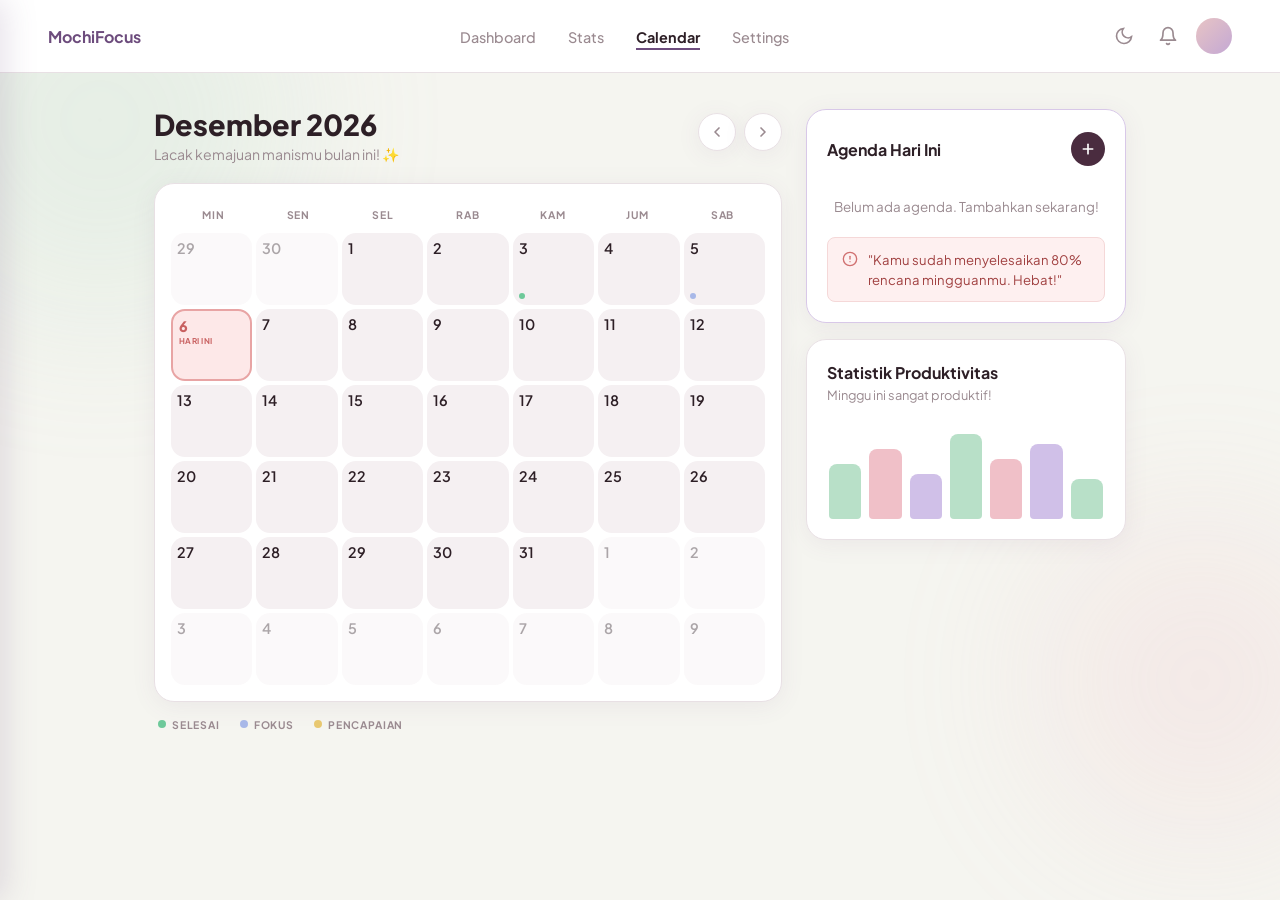
==== commit 53474ad4: "style: refactor responsive navbar" ====
--- a/calendar.html
+++ b/calendar.html
@@ -92,6 +92,70 @@
         </button>
         <button class="navbar__avatar" aria-label="Profil pengguna"></button>
       </div>
+      <!-- Hamburger (mobile only) -->
+      <button
+        class="navbar__hamburger"
+        id="navbar-hamburger"
+        aria-label="Buka menu navigasi"
+        aria-expanded="false"
+        aria-controls="offcanvas-menu"
+      >
+        <span class="navbar__hamburger-line"></span>
+        <span class="navbar__hamburger-line"></span>
+        <span class="navbar__hamburger-line"></span>
+      </button>
+    </nav>
+
+    <!-- OFFCANVAS OVERLAY -->
+    <div
+      class="offcanvas-overlay"
+      id="offcanvas-overlay"
+      aria-hidden="true"
+    ></div>
+
+    <!-- OFFCANVAS PANEL -->
+    <nav
+      class="offcanvas"
+      id="offcanvas-menu"
+      aria-label="Menu navigasi mobile"
+      aria-hidden="true"
+    >
+      <div class="offcanvas__header">
+        <span class="offcanvas__brand">MochiFocus</span>
+        <button
+          class="offcanvas__close"
+          id="offcanvas-close"
+          aria-label="Tutup menu"
+        >
+          <svg
+            width="16"
+            height="16"
+            viewBox="0 0 24 24"
+            fill="none"
+            stroke="currentColor"
+            stroke-width="2.5"
+            stroke-linecap="round"
+            aria-hidden="true"
+          >
+            <line x1="18" y1="6" x2="6" y2="18" />
+            <line x1="6" y1="6" x2="18" y2="18" />
+          </svg>
+        </button>
+      </div>
+      <ul class="offcanvas__nav" role="list">
+        <li><a href="index.html" class="navbar__link">Dashboard</a></li>
+        <li><a href="stats.html" class="navbar__link">Stats</a></li>
+        <li>
+          <a
+            href="calendar.html"
+            class="navbar__link navbar__link--active"
+            aria-current="page"
+            >Calendar</a
+          >
+        </li>
+        <li><a href="settings.html" class="navbar__link">Settings</a></li>
+      </ul>
+      <div class="offcanvas__footer">MochiFocus v1.0.0</div>
     </nav>
 
     <!-- BG BLOBS -->
@@ -392,5 +456,39 @@
     </button>
 
     <script src="js/calendar.js"></script>
+    <script>
+      (function () {
+        var hamburger = document.getElementById("navbar-hamburger");
+        var overlay = document.getElementById("offcanvas-overlay");
+        var panel = document.getElementById("offcanvas-menu");
+        var closeBtn = document.getElementById("offcanvas-close");
+        if (!hamburger) return;
+
+        function openMenu() {
+          overlay.classList.add("offcanvas-overlay--visible");
+          panel.classList.add("offcanvas--open");
+          hamburger.setAttribute("aria-expanded", "true");
+          panel.setAttribute("aria-hidden", "false");
+          overlay.setAttribute("aria-hidden", "false");
+          document.body.style.overflow = "hidden";
+        }
+
+        function closeMenu() {
+          overlay.classList.remove("offcanvas-overlay--visible");
+          panel.classList.remove("offcanvas--open");
+          hamburger.setAttribute("aria-expanded", "false");
+          panel.setAttribute("aria-hidden", "true");
+          overlay.setAttribute("aria-hidden", "true");
+          document.body.style.overflow = "";
+        }
+
+        hamburger.addEventListener("click", openMenu);
+        closeBtn.addEventListener("click", closeMenu);
+        overlay.addEventListener("click", closeMenu);
+        document.addEventListener("keydown", function (e) {
+          if (e.key === "Escape") closeMenu();
+        });
+      })();
+    </script>
   </body>
 </html>
--- a/css/style.css
+++ b/css/style.css
@@ -929,16 +929,232 @@
 }
 
 /* ============================================================
+   HAMBURGER BUTTON
+   ============================================================ */
+.navbar__hamburger {
+  display: none;
+  flex-direction: column;
+  justify-content: center;
+  gap: 5px;
+  width: 38px;
+  height: 38px;
+  padding: 8px;
+  background: transparent;
+  border-radius: var(--radius-sm);
+  color: var(--color-text-muted);
+  transition:
+    background var(--transition),
+    color var(--transition);
+  flex-shrink: 0;
+  order: 10; /* always last in navbar */
+}
+
+.navbar__hamburger:hover {
+  background: var(--color-bg);
+  color: var(--color-text);
+}
+
+.navbar__hamburger-line {
+  display: block;
+  width: 100%;
+  height: 2px;
+  border-radius: 2px;
+  background: currentColor;
+  transition:
+    transform var(--transition),
+    opacity var(--transition);
+  transform-origin: center;
+}
+
+/* Animate to ✕ when open */
+.navbar--menu-open .navbar__hamburger-line:nth-child(1) {
+  transform: translateY(7px) rotate(45deg);
+}
+.navbar--menu-open .navbar__hamburger-line:nth-child(2) {
+  opacity: 0;
+  transform: scaleX(0);
+}
+.navbar--menu-open .navbar__hamburger-line:nth-child(3) {
+  transform: translateY(-7px) rotate(-45deg);
+}
+
+/* ============================================================
+   OFFCANVAS OVERLAY (backdrop)
+   ============================================================ */
+.offcanvas-overlay {
+  position: fixed;
+  inset: 0;
+  background: rgba(45, 31, 38, 0.45);
+  backdrop-filter: blur(2px);
+  z-index: 200;
+  opacity: 0;
+  pointer-events: none;
+  transition: opacity 0.3s ease;
+}
+
+.offcanvas-overlay--visible {
+  opacity: 1;
+  pointer-events: auto;
+}
+
+/* ============================================================
+   OFFCANVAS PANEL
+   ============================================================ */
+.offcanvas {
+  position: fixed;
+  top: 0;
+  left: 0;
+  bottom: 0;
+  width: 280px;
+  max-width: 85vw;
+  background: var(--color-surface);
+  z-index: 201;
+  display: flex;
+  flex-direction: column;
+  transform: translateX(-100%);
+  transition: transform 0.3s cubic-bezier(0.4, 0, 0.2, 1);
+  box-shadow: 4px 0 32px rgba(109, 76, 125, 0.18);
+  overflow-y: auto;
+}
+
+.offcanvas--open {
+  transform: translateX(0);
+}
+
+/* Header row: brand + close button */
+.offcanvas__header {
+  display: flex;
+  align-items: center;
+  justify-content: space-between;
+  padding: 20px 20px 16px;
+  border-bottom: 1px solid var(--color-border);
+  flex-shrink: 0;
+}
+
+.offcanvas__brand {
+  font-size: 1rem;
+  font-weight: 800;
+  color: var(--color-primary);
+}
+
+.offcanvas__close {
+  width: 34px;
+  height: 34px;
+  border-radius: 50%;
+  background: var(--color-input-bg);
+  border: none;
+  display: flex;
+  align-items: center;
+  justify-content: center;
+  color: var(--color-text-muted);
+  cursor: pointer;
+  transition:
+    background var(--transition),
+    color var(--transition);
+  flex-shrink: 0;
+}
+
+.offcanvas__close:hover {
+  background: #fef2f2;
+  color: #e05555;
+}
+
+/* Nav links */
+.offcanvas__nav {
+  list-style: none;
+  padding: 12px 12px 24px;
+  display: flex;
+  flex-direction: column;
+  gap: 4px;
+}
+
+.offcanvas__nav li a {
+  display: flex;
+  align-items: center;
+  gap: 12px;
+  padding: 13px 16px;
+  border-radius: var(--radius-sm);
+  font-size: 0.95rem;
+  font-weight: 500;
+  color: var(--color-text-muted);
+  text-decoration: none;
+  transition:
+    background var(--transition),
+    color var(--transition);
+}
+
+.offcanvas__nav li a:hover {
+  background: var(--color-bg);
+  color: var(--color-text);
+}
+
+.offcanvas__nav li a.navbar__link--active {
+  background: linear-gradient(135deg, #f0e4f8, #e8d8f0);
+  color: var(--color-primary);
+  font-weight: 700;
+  border-left: 3px solid var(--color-primary);
+  padding-left: 13px;
+}
+
+/* Page icon dots for visual flair */
+.offcanvas__nav li a::before {
+  content: "";
+  width: 8px;
+  height: 8px;
+  border-radius: 50%;
+  background: var(--color-border);
+  flex-shrink: 0;
+  transition: background var(--transition);
+}
+
+.offcanvas__nav li a:hover::before {
+  background: var(--color-text-muted);
+}
+
+.offcanvas__nav li a.navbar__link--active::before {
+  background: var(--color-primary);
+}
+
+/* Footer area */
+.offcanvas__footer {
+  margin-top: auto;
+  padding: 16px 20px 28px;
+  border-top: 1px solid var(--color-border);
+  font-size: 0.75rem;
+  color: var(--color-text-muted);
+  flex-shrink: 0;
+}
+
+/* Dark mode */
+.dark-mode .offcanvas {
+  background: #221e28;
+  box-shadow: 4px 0 32px rgba(0, 0, 0, 0.4);
+}
+
+.dark-mode .offcanvas__header {
+  border-bottom-color: #3a3040;
+}
+
+.dark-mode .offcanvas__footer {
+  border-top-color: #3a3040;
+}
+
+.dark-mode .offcanvas__nav li a:hover {
+  background: #2a2530;
+}
+
+.dark-mode .offcanvas__nav li a.navbar__link--active {
+  background: #2e2848;
+}
+
+/* ============================================================
    RESPONSIVE
    ============================================================ */
 @media (max-width: 720px) {
   .navbar {
     padding: 14px 20px;
-    gap: 20px;
-  }
-
-  .navbar__links {
     gap: 16px;
+    flex-wrap: wrap;
   }
 
   .header,
@@ -948,6 +1164,10 @@
     padding-right: 16px;
   }
 
+  .card--links {
+    margin-inline: 16px;
+  }
+
   .header__greeting {
     font-size: 1.8rem;
   }
@@ -967,6 +1187,7 @@
 
   .links__form {
     flex-direction: column;
+    align-items: stretch;
   }
 
   .btn--add-link {
@@ -975,8 +1196,13 @@
 }
 
 @media (max-width: 480px) {
+  /* Hide desktop nav links, show hamburger instead */
   .navbar__links {
     display: none;
+  }
+
+  .navbar__hamburger {
+    display: flex;
   }
 
   .header__deco {
